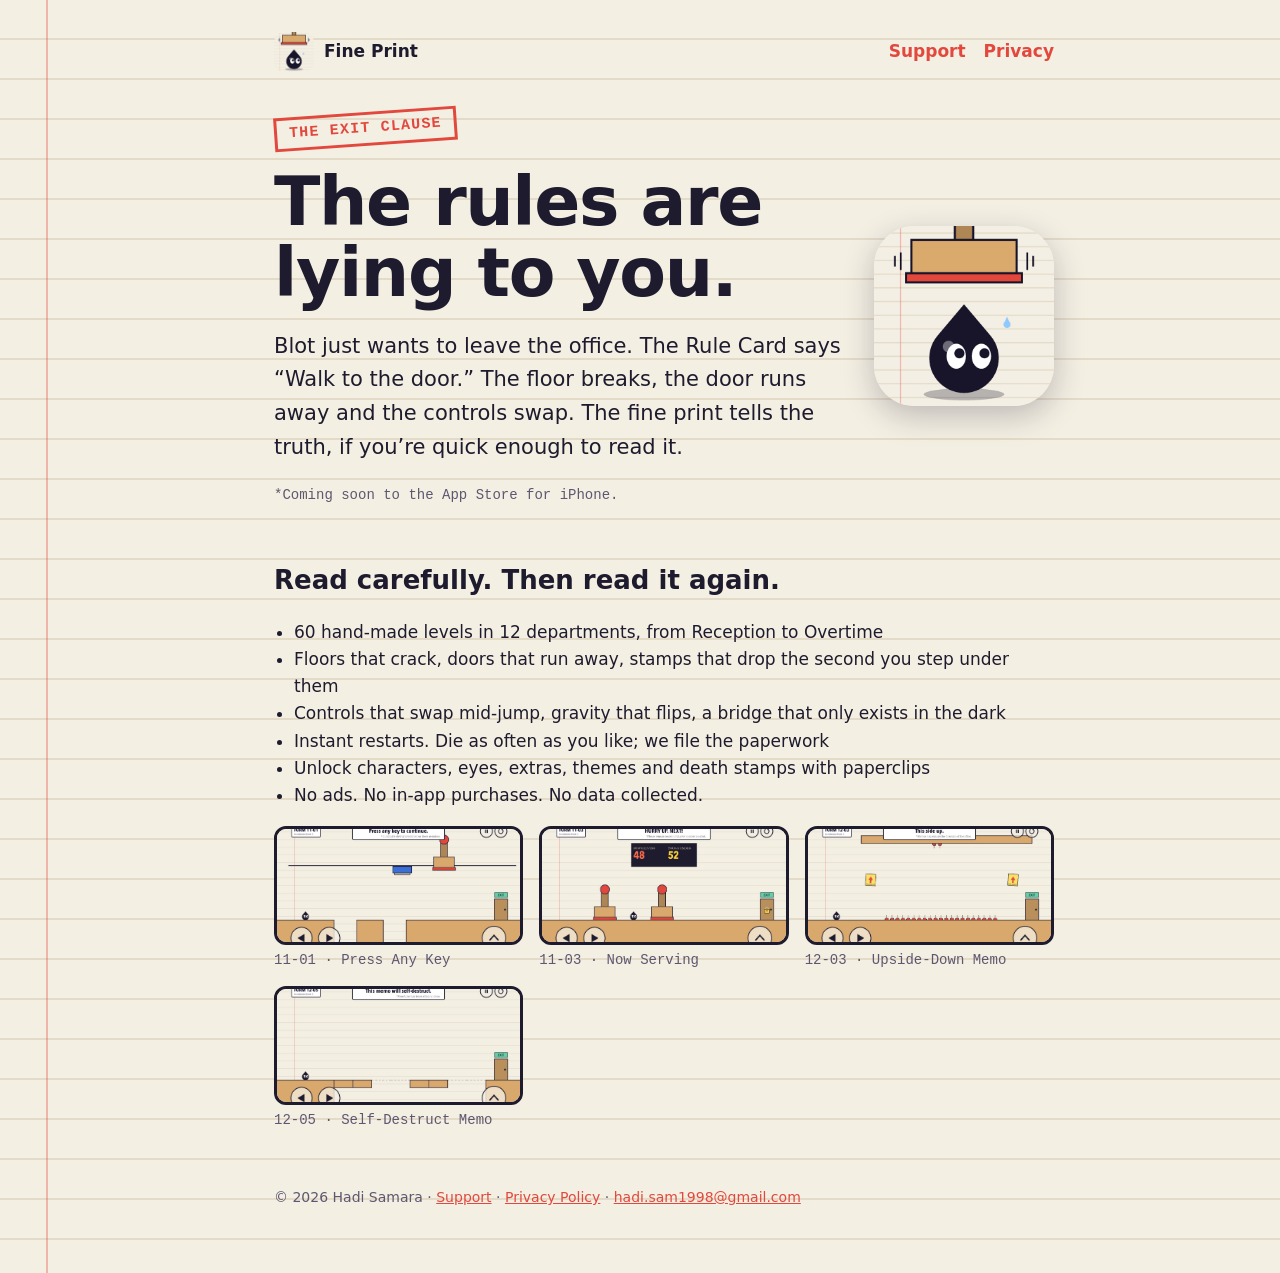
==== index.html @ 29ef14cf "Fine Print website: home, support, privacy policy Co-Authored-By: Claude Opus 5.5 <noreply@anthropic" ====
<!doctype html>
<html lang="en">
<head>
<meta charset="utf-8">
<meta name="viewport" content="width=device-width, initial-scale=1">
<title>Fine Print: The Exit Clause</title>
<meta name="description" content="A rage puzzle-platformer where the rules lie. Read the fine print. Die. Try again.">
<meta property="og:title" content="Fine Print: The Exit Clause">
<meta property="og:description" content="A rage puzzle-platformer where the rules lie. Read the fine print. Die. Try again.">
<meta property="og:image" content="img/icon.png">
<link rel="icon" href="img/apple-touch-icon.png">
<link rel="apple-touch-icon" href="img/apple-touch-icon.png">
<link rel="stylesheet" href="style.css">
</head>
<body>
<div class="wrap">
  <nav>
    <a class="brand" href="./"><img src="img/apple-touch-icon.png" alt="">Fine Print</a>
    <a href="support.html">Support</a>
    <a href="privacy.html">Privacy</a>
  </nav>

  <section class="hero">
    <div>
      <div class="stamp">THE EXIT CLAUSE</div>
      <h1>The rules are lying to you.</h1>
      <p class="lead">Blot just wants to leave the office. The Rule Card says “Walk to the door.” The floor breaks, the door runs away and the controls swap. The fine print tells the truth, if you’re quick enough to read it.</p>
      <p class="fine">*Coming soon to the App Store for iPhone.</p>
    </div>
    <img src="img/icon.png" alt="Fine Print app icon: Blot, an ink drop, under a giant office stamp">
  </section>

  <h2>Read carefully. Then read it again.</h2>
  <ul class="features">
    <li>60 hand-made levels in 12 departments, from Reception to Overtime</li>
    <li>Floors that crack, doors that run away, stamps that drop the second you step under them</li>
    <li>Controls that swap mid-jump, gravity that flips, a bridge that only exists in the dark</li>
    <li>Instant restarts. Die as often as you like; we file the paperwork</li>
    <li>Unlock characters, eyes, extras, themes and death stamps with paperclips</li>
    <li>No ads. No in-app purchases. No data collected.</li>
  </ul>

  <div class="shots">
    <figure><img src="img/shot-press-any-key.jpg" alt="Level 11-01 Press Any Key" loading="lazy"><figcaption>11-01 · Press Any Key</figcaption></figure>
    <figure><img src="img/shot-now-serving.jpg" alt="Level 11-03 Now Serving" loading="lazy"><figcaption>11-03 · Now Serving</figcaption></figure>
    <figure><img src="img/shot-upside-down.jpg" alt="Level 12-03 Upside-Down Memo" loading="lazy"><figcaption>12-03 · Upside-Down Memo</figcaption></figure>
    <figure><img src="img/shot-self-destruct.jpg" alt="Level 12-05 Self-Destruct Memo" loading="lazy"><figcaption>12-05 · Self-Destruct Memo</figcaption></figure>
  </div>

  <footer>
    © 2026 Hadi Samara · <a href="support.html">Support</a> · <a href="privacy.html">Privacy Policy</a> ·
    <a href="mailto:hadi.sam1998@gmail.com">hadi.sam1998@gmail.com</a>
  </footer>
</div>
</body>
</html>
---- style.css ----
:root {
  --paper: #F4EFE3;
  --line: #E3DBC8;
  --ink: #1E1B2E;
  --muted: #5d5770;
  --red: #E2483D;
  --tan: #D9A86C;
  --card: #fffdf7;
  --margin: rgba(226, 72, 61, 0.35);
}
@media (prefers-color-scheme: dark) {
  :root {
    --paper: #1b1926;
    --line: #2a2738;
    --ink: #f4efe3;
    --muted: #b3acc4;
    --card: #24212f;
    --margin: rgba(226, 72, 61, 0.45);
  }
}
* { box-sizing: border-box; }
html { -webkit-text-size-adjust: 100%; }
body {
  margin: 0;
  color: var(--ink);
  background-color: var(--paper);
  background-image:
    linear-gradient(90deg, transparent 0 46px, var(--margin) 46px 48px, transparent 48px),
    repeating-linear-gradient(transparent 0 38px, var(--line) 38px 40px);
  font: 17px/1.6 -apple-system, BlinkMacSystemFont, "Segoe UI", system-ui, sans-serif;
}
.wrap { max-width: 860px; margin: 0 auto; padding: 32px 16px 64px 64px; }
@media (max-width: 600px) { .wrap { padding-left: 60px; padding-right: 16px; } }
a { color: var(--red); }
nav { display: flex; gap: 18px; align-items: center; flex-wrap: wrap; margin-bottom: 40px; font-weight: 600; }
nav .brand { display: flex; align-items: center; gap: 10px; color: var(--ink); text-decoration: none; margin-right: auto; }
nav .brand img { width: 40px; height: 40px; border-radius: 10px; }
nav a { text-decoration: none; }
h1 { font-size: clamp(40px, 8vw, 68px); line-height: 1.05; margin: 0 0 12px; letter-spacing: -0.02em; }
h2 { font-size: 26px; margin: 40px 0 8px; }
.stamp {
  display: inline-block; transform: rotate(-4deg); border: 3px solid var(--red); color: var(--red);
  padding: 2px 12px; font: 600 15px/1.6 "Courier New", monospace; letter-spacing: 0.08em; margin-bottom: 20px;
}
.lead { font-size: 21px; max-width: 34em; }
.fine { font: 14px/1.5 "Courier New", monospace; color: var(--muted); }
.hero { display: grid; grid-template-columns: 1fr auto; gap: 32px; align-items: center; }
.hero img { width: 180px; height: 180px; border-radius: 40px; box-shadow: 0 10px 30px rgba(30, 27, 46, 0.25); }
@media (max-width: 600px) { .hero { grid-template-columns: 1fr; } .hero img { width: 120px; height: 120px; border-radius: 27px; order: -1; } }
.badge {
  display: inline-block; margin-top: 18px; background: var(--ink); color: var(--paper); text-decoration: none;
  padding: 12px 22px; border-radius: 12px; font-weight: 700;
}
.shots { display: grid; grid-template-columns: repeat(auto-fit, minmax(240px, 1fr)); gap: 16px; margin-top: 16px; }
.shots figure { margin: 0; }
.shots img { width: 100%; display: block; border: 3px solid var(--ink); border-radius: 12px; }
.shots figcaption { font: 14px/1.4 "Courier New", monospace; color: var(--muted); margin-top: 6px; }
ul.features { padding-left: 20px; }
.card { background: var(--card); border: 2px solid var(--ink); border-radius: 14px; padding: 4px 22px 14px; margin-top: 16px; }
.card h3 { margin: 16px 0 4px; font-size: 18px; }
.card p { margin: 0 0 8px; }
footer { margin-top: 56px; font-size: 14px; color: var(--muted); }
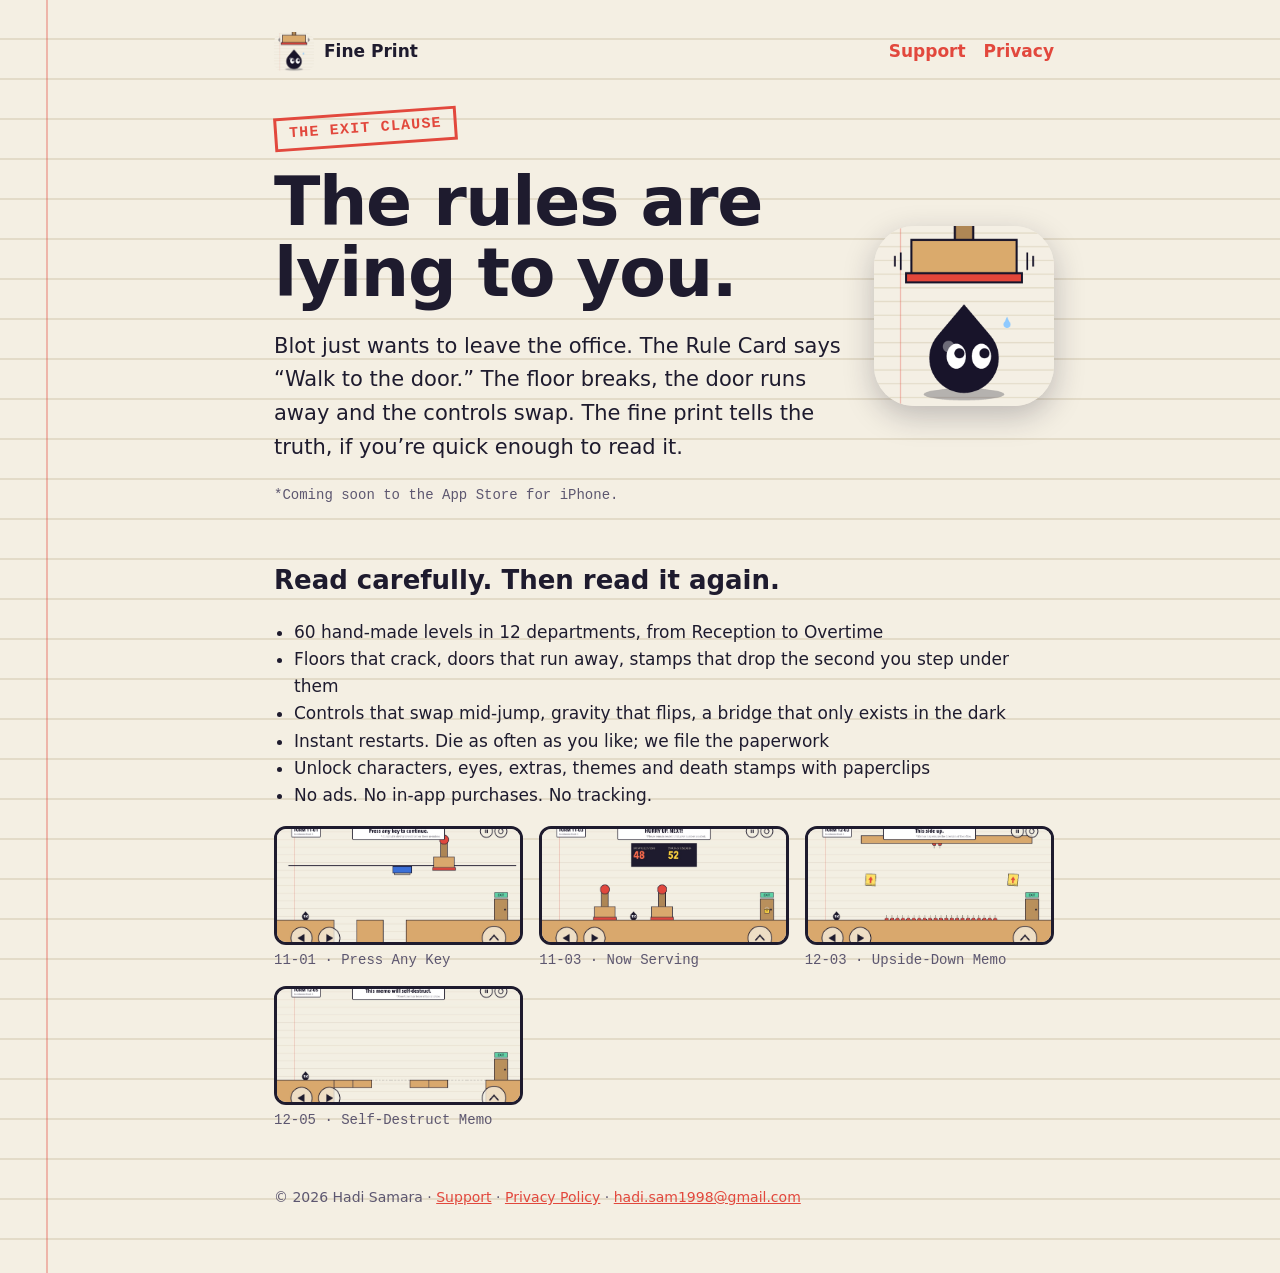
==== commit de12654c: "Privacy policy: anonymous gameplay statistics (TelemetryDeck) Co-Authored-By: Claude Opus 5.5 <norep" ====
--- a/index.html
+++ b/index.html
@@ -37,7 +37,7 @@
     <li>Controls that swap mid-jump, gravity that flips, a bridge that only exists in the dark</li>
     <li>Instant restarts. Die as often as you like; we file the paperwork</li>
     <li>Unlock characters, eyes, extras, themes and death stamps with paperclips</li>
-    <li>No ads. No in-app purchases. No data collected.</li>
+    <li>No ads. No in-app purchases. No tracking.</li>
   </ul>
 
   <div class="shots">
